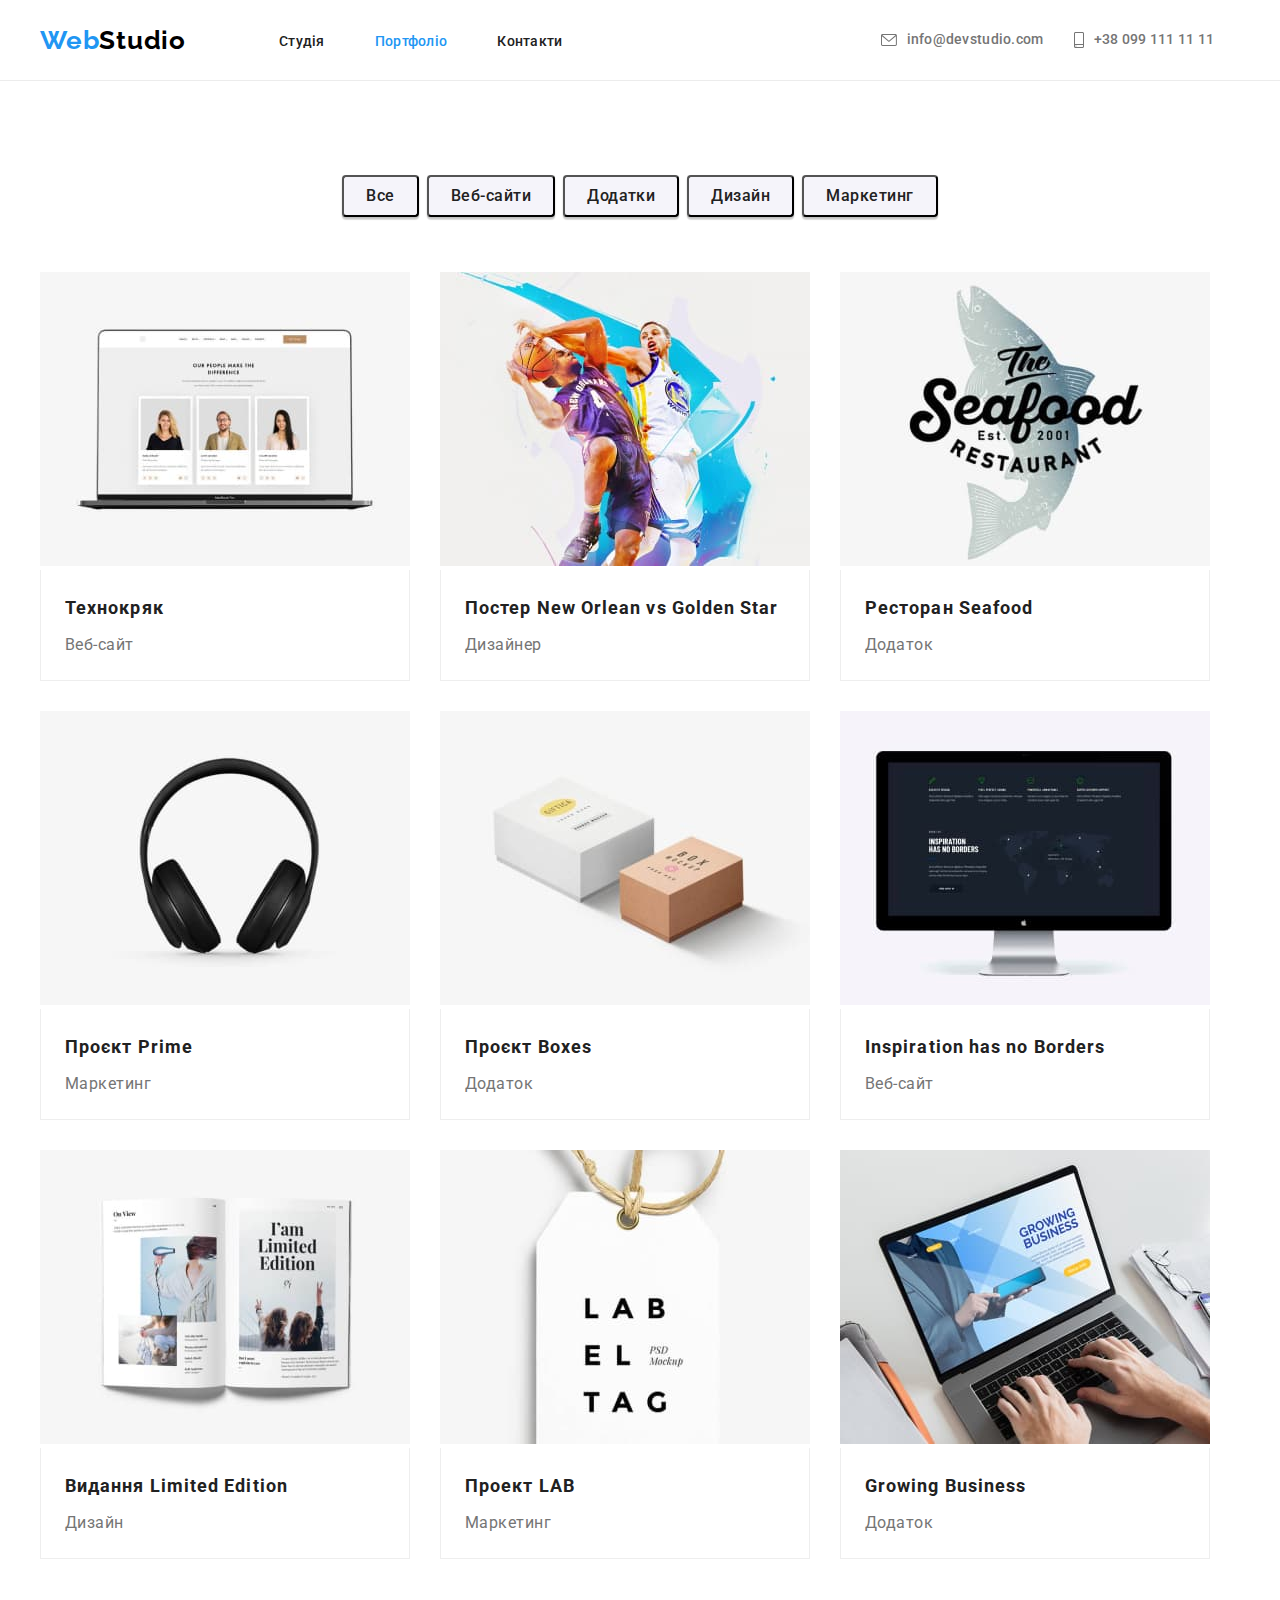
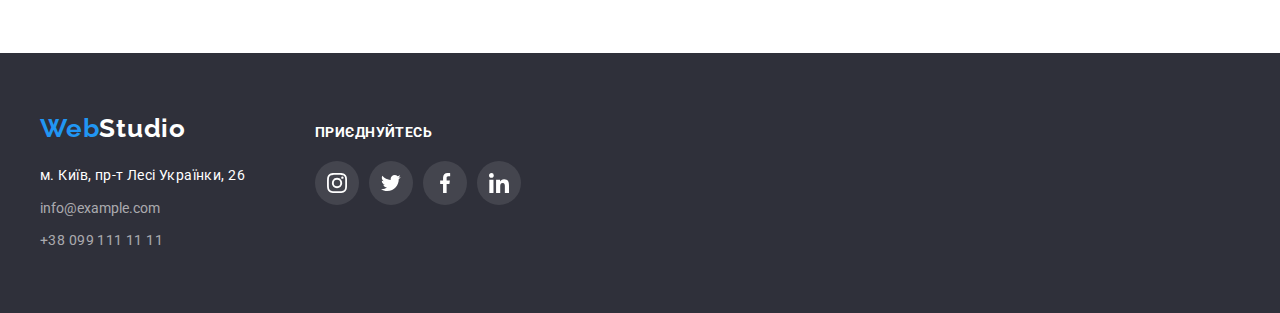
==== portfolio.html @ 04835765 "first commit" ====
<!DOCTYPE html>
<html lang="uk">
  <head>
    <meta charset="UTF-8" />
    <meta http-equiv="X-UA-Compatible" content="IE=edge" />
    <meta name="viewport" content="width=device-width, initial-scale=1.0" />
    <title>Document</title>
    <link rel="preconnect" href="https://fonts.googleapis.com" />
    <link rel="preconnect" href="https://fonts.gstatic.com" crossorigin />
    <link
      href="https://fonts.googleapis.com/css2?family=Raleway:wght@700&family=Roboto:wght@400;500;700;900&display=swap"
      rel="stylesheet"
    />
    <link
      rel="stylesheet"
      href="https://cdnjs.cloudflare.com/ajax/libs/modern-normalize/1.1.0/modern-normalize.min.css"
      integrity="sha512-wpPYUAdjBVSE4KJnH1VR1HeZfpl1ub8YT/NKx4PuQ5NmX2tKuGu6U/JRp5y+Y8XG2tV+wKQpNHVUX03MfMFn9Q=="
      crossorigin="anonymous"
      referrerpolicy="no-referrer"
    />
    <link rel="stylesheet" href="./css/styles.css" />
    <style></style>
  </head>
  <body>
    <!-- Шапка сторінки -->
    <header class="page-header">
      <div class="container header-container">
        <nav class="head-nav">
          <a href="/" class="logo link top" lang="en"
            >Web<span class="logo-bleck link">Studio</span></a
          >
          <!--Студія, портфоліо, контакти-->
          <ul class="header-list">
            <li class="header-item"><a href="./index.html" class="header-link link">Студія</a></li>
            <li class="header-item"><a href="" class="header-link-blue link">Портфоліо</a></li>
            <li class="header-item"><a href="" class="header-link link">Контакти</a></li>
          </ul>
        </nav>
        <!--Електронна пошта та телефон-->
        <ul class="header-list-adress">
          <li class="header-item">
            <a href="info@devstudio.com" class="header-link-mail link">
              <svg class="header-icon" width="16px" height="12px">
                  <use href="./images/icons.svg#icon-envelope"></use>
              </svg>info@devstudio.com</a>
          </li>
          <li class="header-item">
            <a href="+380991111111" class="header-link-phone link">
              <svg class="header-icon" width="10px" height="16px">
                  <use href="./images/icons.svg#icon-smartphone"></use>
              </svg>+38 099 111 11 11</a>
          </li>
        </ul>
      </div>
    </header>
    <main class="main">
      <!--Головний банер сторінки із прикладами робіт, заголовок h1 потрібно буде приховати"-->
      <section class="but-projects">
        <!--Заголовок H1 потрібно скрити-->
        <div class="container">
          <h1 class="btn-title visually-hidden">Кнопки із прикладами робіт</h1>
          <ul class="button-list centered">
            <li class="button-item">
              <button type="button" class="button">Все</button>
            </li>
            <li class="button-item">
              <button type="button" class="button">Веб-сайти</button>
            </li>
            <li class="button-item">
              <button type="button" class="button">Додатки</button>
            </li>
            <li class="button-item">
              <button type="button" class="button">Дизайн</button>
            </li>
            <li class="button-item">
              <button type="button" class="button">Маркетинг</button>
            </li>
          </ul>
          <!--Приклади робіт із фото та коментарями до них-->
          <ul class="projects-list">
            <li class="projects-item">
              <a href="#" class="projekts-link link">
                <img src="./images/technokryak.jpg" alt="сторінка сайту Технокряк" width="370" />
                <div class="borders">
                  <h2 class="projects-title">Технокряк</h2>
                  <p class="projects-text">Веб-сайт</p>
                </div>
              </a>
            </li>
            <li class="projects-item">
              <a href="#" class="projekts-link link">
                <img
                  src="./images/neworlean.jpg"
                  alt="Постер фрагмента гри у баскетбол New Orlean vs
              Golden Star"
                  width="370"
                />
                <div class="borders">
                  <h2 class="projects-title">Постер New Orlean vs Golden Star</h2>
                  <p class="projects-text">Дизайнеp</p>
                </div>
              </a>
            </li>
            <li class="projects-item">
              <a href="#" class="projekts-link link">
                <img src="./images/siafud.jpg" alt="Ресторан Seafood логотип" width="370" />
                <div class="borders">
                  <h2 class="projects-title">Ресторан Seafood</h2>
                  <p class="projects-text">Додаток</p>
                </div>
              </a>
            </li>
            <li class="projects-item">
              <a href="#" class="projekts-link link">
                <img
                  src="./images/prime.jpg"
                  alt="Проєкт Prime зображення навушників"
                  width="370"
                />
                <div class="borders">
                  <h2 class="projects-title">Проєкт Prime</h2>
                  <p class="projects-text">Маркетинг</p>
                </div>
              </a>
            </li>
            <li class="projects-item">
              <a href="#" class="projekts-link link">
                <img
                  src="./images/boxes.jpg"
                  alt="Проєкт Boxes зображення двох коробок"
                  width="370"
                />
                <div class="borders">
                  <h2 class="projects-title">Проєкт Boxes</h2>
                  <p class="projects-text">Додаток</p>
                </div>
              </a>
            </li>
            <li class="projects-item">
              <a href="#" class="projekts-link link">
                <img src="./images/noborders.jpg" alt="монітор з контентом" width="370" />
                <div class="borders">
                  <h2 class="projects-title">Inspiration has no Borders</h2>
                  <p class="projects-text">Веб-сайт</p>
                </div>
              </a>
            </li>
            <li class="projects-item">
              <a href="#" class="projekts-link link">
                <img
                  src="./images/limitededition.jpg"
                  alt="розгорнута книга із заголовком Limited Edition"
                  width="370"
                />
                <div class="borders">
                  <h2 class="projects-title">Видання Limited Edition</h2>
                  <p class="projects-text">Дизайн</p>
                </div>
              </a>
            </li>
            <li class="projects-item">
              <a href="#" class="projekts-link link">
                <img src="./images/lab.jpg" alt="зображення товарного ярлика з лого" width="370" />
                <div class="borders">
                  <h2 class="projects-title">Проект LAB</h2>
                  <p class="projects-text">Маркетинг</p>
                </div>
              </a>
            </li>
            <li class="projects-item">
              <a href="#" class="projekts-link link">
                <img
                  src="./images/growingbusiness.jpg"
                  alt="користувач, що працює з ноутбуком"
                  width="370"
                />
                <div class="borders">
                  <h2 class="projects-title">Growing Business</h2>
                  <p class="projects-text">Додаток</p>
                </div>
              </a>
            </li>
          </ul>
        </div>
      </section>
    </main>
    <!-- Підвал сторінки -->
    <footer class="footer">
      <div class="container footer-conteiner">
        <div class="logo-address">
        <a href="/" class="logo link logfut" lang="en"
          >Web<span class="logo-white link logfut">Studio</span></a
        >
        <address class="footer-adress">
          <ul class="footer-list">
            <li class="footer-item">
              <a
                href="https://www.google.com/maps/search/%D0%BC.+%D0%9A%D0%B8%D1%97%D0%B2,+%D0%BF%D1%80-%D1%82+%D0%9B%D0%B5%D1%81%D1%96+%D0%A3%D0%BA%D1%80%D0%B0%D1%97%D0%BD%D0%BA%D0%B8,+26/@50.4261791,30.5382919,18z"
                class="footer-link-adress link"
                >м. Київ, пр-т Лесі Українки, 26</a
              >
            </li>
            <li class="footer-item">
              <a href="info@example.com" class="footer-link-mail link">info@example.com</a>
            </li>
            <li class="footer-item link-phone">
              <a href="+380991111111" class="footer-link-phone link">+38 099 111 11 11</a>
            </li>
          </ul>
        </address>
      </div>
      <div class="footer-join">
        <p class="footer-soc-text">ПРИЄДНУЙТЕСЬ</p>
        <ul class="footer-soc-list footer-scill">
          <li class="footer-soc-item">
            <a href="" class="footer-link-soc link">
              <svg class="footer-soc-icon" width="20" height="20">
                <use href="./images/icons.svg#icon-instagram-1"></use>
              </svg>
            </a>
          </li>
          <li class="footer-soc-item">
            <a href="" class="footer-link-soc link">
              <svg class="footer-soc-icon" width="20" height="20">
                <use href="./images/icons.svg#icon-Group-1"></use>
              </svg>
            </a>
          </li>
          <li class="footer-soc-item">
            <a href="" class="footer-link-soc link">
              <svg class="footer-soc-icon" width="20" height="20">
                <use href="./images/icons.svg#icon-facebook-1"></use>
              </svg>
            </a>
          </li>
          <li class="footer-soc-item">
            <a href="" class="footer-link-soc link">
              <svg class="footer-soc-icon" width="20" height="20">
                <use href="./images/icons.svg#icon-linkedin-1"></use>
              </svg>
            </a>
          </li>
        </ul>
      </div>
    </footer>
  </body>
</html>
---- css/styles.css ----
html{
  box-sizing: border-box;
}
p,
h1,
h2,
h3,
h4,
h5,
h6 {
margin: 0;
}
ul{
  margin: 0;
  padding-left: 0;
  list-style: none;
}
button{
  cursor: pointer;
}
address{
  font-style: normal;
}
/*Встановив основний та резервний шрифти та фоновий колір для боди*/
body{
  margin: 0;
  font-family: 'Roboto', sans-serif;
  color: #212121;
 }
/*Прибрав підкреслювання з посилань*/
.link{
text-decoration: none
}
/*Застилізував фон в Хедері*, верхній та нижній паддінги*/
.page-header{
  background-color: #FFFFFF;
  border-bottom: 1px solid #ECECEC;
}
/*Поставив в строку три елементи списку в хедері*/
.header-list-adress{
  display: flex;
  align-items: center;
  padding-right: 0;
}
/*Задали флекс контейнеру в хедері та 
вирівняли елементи вздовж осі*/
.header-container{
  display: flex;
  align-items: center;
  }
.head-nav{
  display: flex;
  align-items: center;
  }
.header-list{
  display: flex;
  align-items: center;
  padding-right: 318px;
}
/*Від списка до елемента в хедері задано верхні 
та нижні паддінги та відцентровано флекс-елементи*/
.header-list li,
.header-list-adress li{
text-align: center;
}
.header-link,
.header-link-blue,
.header-link-mail,
.header-link-phone{
  padding-top: 32px;
  padding-bottom: 32px;
}
.header-list-adress .header-item,
.header-list .header-item{
  display: block;
  /*margin-right: 50px;*/
  }
  /*.header-list .header-item + .header-item{
    margin-left: 50;
  }*/
.header-list-adress .header-item:not(:last-child){
margin-right: 30px;
}
.header-list .header-item:not(:last-child){
margin-right: 50px;
}
/*Прибрав точки зі списку в Хедері*/
.header-item{
  list-style: none;
  }
.studio{
  margin-left: 0;
}
/*Застилізував Лого, 
встановив праві марджини та паддінг на логотип в футері на обох сторінках*/
.logo,
.logo-white,
.logo-bleck {
  margin-right: 0;
  padding-right: 0;
}
.logo{
  display: block;
  font-family: 'Raleway';
  font-weight: 700;
  font-size: 26px;
  line-height: 1.19.;
  letter-spacing: 0.03em;
  color: #2196F3;
  padding-top: 0;
  padding-bottom: 0;
  margin-right: 0;
  }
  .logo-bleck{
  color: #000000;
  font-family: Raleway;
  font-size: 26px;
  line-height: 1.19;
  letter-spacing: 0.03em;
  margin-right: 0;
  }
.logo-white{
  color: #FFFFFF;
  font-family: Raleway;
  font-size: 26px;
  line-height: 1.19;
  letter-spacing: 0.03em;
  }
  /*Добавив в Лого зміну кольору з використанням псевдокласів hover и focus*/
.logo:hover,
.logo:focus{
  color: #2196F3;
  }
.logo-bleck:hover,
.logo-bleck:focus{
  color: #2196F3;
  }
.logo-white:hover,
.logo-white:focus{
  color: #2196F3;
  }
.top{
  margin-right: 93px;
  }
  /*Добавив логотипу властивість hover і fokus у вигляді зміни кольору*/
.header-link-blue:hover,
.header-link-blue:focus{
  color: #2196F3;
  }
.header-link:hover,
.header-link:focus{
  color: #2196F3;
  }
/*Застилізував Хедер посилання*/
.header-link{
  font-weight: 500;
  font-size: 14px;
  line-height: 1.14;
  letter-spacing: 0.02em;
  color: #212121;
  }
.header-link-blue{
  font-weight: 500;
  font-size: 14px;
  line-height: 1.14;
  letter-spacing: 0.02em;
  color:  #2196F3;
  }
.header-link-mail{
  display: flex;
  font-weight: 500;
  font-size: 14px;
  line-height: 1.14;
  letter-spacing: 0.02em;
  color: #757575;
  margin-left: 0;
  align-items: center;
  justify-content: center;
  }
.header-link-phone{
  display: flex;
  font-weight: 500;
  font-size: 14px;
  line-height: 1.14;
  letter-spacing: 0.02em;
  color: #757575;
  align-items: center;
  justify-content: center;
}
.header-mail{
  font-weight: 500;
  font-size: 14px;
  line-height: 1.14;
  letter-spacing: 0.02em;
  color: #757575;
}
.header-icon {
  margin-right: 10px;
  fill: currentColor;
}
/*Добавив в мейл та телефон хедера властивість hover і fokus у вигляді зміни кольору*/
.header-link-mail:hover,
.header-link-mail:focus{
color: #2196F3;
}
/*Визначив колір в ховері і в фокусі на посилання з номером телефону в хедері*/
.header-link-phone:hover,
.header-link-phone:focus{
color: #2196F3;
}
/*Обгорнув хедер в контейнер задав початкові параметри, відцентрував посередині марджинами*/
.container{
width: 1200px;
padding-left: 15px;
padding-right: 15px;
margin: 0 auto;
}
/*Застилізував фон в Хиро на сторінці Головна*/
.hero{
  display: block;
  background-color: #303030;
  background-image: 
  linear-gradient(rgba(47, 48, 58, 0.4),
      rgba(47, 48, 58, 0.4)),
    url(../images/hero4.jpg);
  background-repeat: no-repeat;
  background-position: center;
  text-align: center;
  padding-top: 200px;
  padding-bottom: 200px;
  height: 600px;
  max-width: 1600px;
  background-size: cover;
  margin-left: auto;
  margin-right: auto;
 }
/*!!!! максимальна ширина не визначена! 
Застилізував заголовок h1 ,в Хиро*/
.hero-title{
display: block;
font-weight: 900;
font-size: 44px;
line-height: 1.36;
letter-spacing: 0.06em;
color: #FFFFFF;
margin-left: auto;
margin-right: auto;
margin-bottom: 30px;
justify-content: center;
width: 696px;
}
/*Застилізував кнопку Хіро на сторінці Головна*/
.btn{
  display: inline-block;
  border-radius: 4px;
  padding: 10px 32px;
  font-weight: 700;
  font-size: 16px;
  line-height: 1.87;
  letter-spacing: 0.06em;
  color: #FFFFFF;
  background-color:#2196F3;
  box-shadow: 0px 4px 4px rgba(0, 0, 0, 0.15);

  }
/*Добавив на кнопку Хиро властивість hover і fokus у вигляді зміни кольору*/
.btn:hover,
.btn:focus{
background-color: #FFFFFF;
color: #2196F3;
}
.visually-hidden{
  position: absolute !important;
  clip: rect(1px 1px 1px 1px); /* IE6, IE7 */
  clip: rect(1px, 1px, 1px, 1px);
  padding:0 !important;
  border:0 !important;
  height: 1px !important;
  width: 1px !important;
  overflow: hidden; 
}
/*Застилізував фон розділу Наші переваги*/
.advances{
  padding-bottom: 94px;
  padding-top: 94px;
}
/*Встановлено максимальну 
ширину елементу списку, щоб не розповзався*/
.advances-item{
  max-width: 270px;

}
/*Застилізував заголовки h3 розділу Наші переваги*/
.advances-title{
  font-weight: 700;
  font-size: 14px;
  line-height: 1.14;
  letter-spacing: 0.03em;
  text-transform: uppercase;
  color: #212121;
  margin-bottom: 10px;
  margin-top: 0;
  }
/*Застилізував текст p розділу Наші переваги*/
.advances-text{
  font-size: 14px;
  line-height: 1.71;
  letter-spacing: 0.03em;
  color: #757575;
  max-width: 270px;
  }
/*Прибрав крапки в розділі Наші переваги*/
.advances-list{
  list-style: none;
  display: flex;
  }
.advances-list .advances-item:not(:last-child){
  margin-right: 30px;
  }
  /*.advances-box{
    display: flex;
  }*/
  .advances-box{
    width: 270px;
    height: 120px;
    background-color: #F5F4FA;
    margin-bottom: 30px;
    justify-content: center;
    align-items: center;
    display: flex;
    border-radius: 4px;
    }
    /*Відцентровано елементи, що розміщуються
  посередині, зокрема Заголовок Чим ми займаємось*/
  .centered {
    text-align: center;
  }
.about-title{
  font-weight: 700;
  font-size: 36px;
  line-height: 1.16;
  letter-spacing: 0.03em;
  color: #212121;
  margin-bottom: 50px;
}
/*Прибрав крапки та застилізував фон в розділі фото чим ми займаємось*/
.about-list{
  list-style: none;
  display: flex;
  }
.about{
  padding-bottom: 94px;
  display: flex;
  }
.about-item{
  display: flex;
  }
.about-list .about-item:not(:last-child) {
  margin-right: 30px;
  }
.team{
  padding-top: 94px;
  padding-bottom: 94px;
  display: flex;
  background-color: #F5F4FA;
  }
/*Виставив в лінію Фото нашої команди*/
.team-list{
  display: flex;
}
/*Прибрав крапки у списку членів команди, та застилізував фон фото членів команди*/
.team-item{
  list-style: none;
  display: block;
  max-width: 270px;
  box-shadow: 0px 1px 3px rgba(0, 0, 0, 0.12), 0px 1px 1px rgba(0, 0, 0, 0.14), 0px 2px 1px rgba(0, 0, 0, 0.2);
  border-radius: 0px 0px 4px 4px;
  background-color: #FFFFFF;
}
.team-list .team-item:not(:last-child){
  margin-right: 30px;
}
/*Застилізував заголовки h2 та h3, що зверху та під фото членів команди*/
.team-title-all{
  font-weight: 700;
  font-size: 36px;
  line-height: 1.16;
  letter-spacing: 0.03em;
  color: #212121;
  margin-bottom: 50px;
}
.team-title{
  font-weight: 500;
  font-size: 16px;
  line-height: 1.18;
  letter-spacing: 0.03em;
  color: #212121;
  margin-bottom: 10px;
}
/*Застилізував тексти p, що під фото членів команди*/
.team-text{
  font-size: 16px;
  line-height: 1.18;
  letter-spacing: 0.03em;
  color: #757575;
  margin-bottom: 16px;
  }
.team-box{
  padding-top: 30px;
  padding-bottom: 30px;
}
/*Створюємо іконки соцмереж команди*/
.team-link-soc{
height: 44px;
width: 44px;
border-radius: 50%;
display: flex;
align-items: center;
justify-content: center;
}
/*Встановлено властивості
 зміни кольорів іконок в ховері і фокусі*/
.team-link-soc:hover,
.team-link-soc:focus{
  background-color: #2196F3;
  border-radius: 50%;
  box-shadow: 0px 4px 4px 0px #00000040;
}
/*Одночасно зміюється колір при
 ховері та фокусі на посиланні та іконці */
.team-link-soc:hover .team-soc-icon,
.team-link-soc:focus .team-soc-icon{
  fill: #FFFFFF;
}
/*Списку задано флекс, списрок виставлено
по центру, встановлено відстань між Li 10px*/
.team-soc{
  display: flex;
  justify-content: center;
  gap: 10px;
}
/*Встановлено колір іконок*/
.team-soc-icon{
fill: #AFB1B8;
}
/*Застилізував блок з 5 кнопок в розділі Портфоліо,
вирівняв текст в кнопках, зробив кнопки блочними елементами,
 */
.but-projects{
  padding: 94px 0;
  }
  .button{
  display: inline-block;
  padding: 6px 22px;
  font-family: 'Roboto';
  font-size: 16px;
  font-weight: 500;
  line-height: 1.62;
  text-align: center;
  letter-spacing: 0.03em;
  color: #212121;
  background: #F5F4FA;
  border-radius: 4px;
  box-shadow: 0px 3px 1px rgba(0, 0, 0, 0.1), 0px 1px 2px rgba(0, 0, 0, 0.08), 0px 2px 2px rgba(0, 0, 0, 0.12);
}
/*Прибрав крапки з Li в розділі з 5 кнопками в Портфоліо*/
.button-list{
  list-style: none;
  margin-bottom: 55px;
  align-items: flex-start;
  display: flex;
  justify-content: center;
  }
.button-list .button-item:not(:last-child){
  margin-right: 8px;
}
.menu.center{
justify-content: center;
}
.button-container{
  display: block;
}
/*Добавив на 5 кнопок з Портфоліо властивість hover і fokus у вигляді зміни кольору*/
.button:hover,
.button:focus{
  color: #FFFFFF;
  background: #2196F3;
}
/*Застилізував колір навколо 5 кнопок, фон*/
.button-item{
  background-color: #F5F5F5;
  display: inline-block;
  }
/*Застилізував заголовки H2 в розділі 9 проектів Портфоліо*/
.projects-title{
font-family: 'Roboto';
font-weight: 700;
font-size: 18px;
line-height: 2.00;
letter-spacing: 0.06em;
color: #212121;
margin-bottom: 4px;
}
/*Застилізував текст в розділі 9 проектів Портфоліо*/
.projects-text{
  font-family: 'Roboto';
  font-style: normal;
  font-size: 16px;
  line-height: 1.87;
  letter-spacing: 0.03em;
  color: #757575;
  }
/*Застилізував фон навколо 9 посилань Портфоліо*/
.projects-list{
  list-style: none;
  display: flex;
  flex-wrap: wrap;
  gap: 30px;
}
.projects-item,
.projects-link{
  display: block;
}
/*Добавив ефект тіні в ховері та фокусі на Li*/
.projects-item:hover,
.projects-item:focus{
box-shadow: 0px 1px 1px rgba(0, 0, 0, 0.12), 0px 4px 4px rgba(0, 0, 0, 0.06), 1px 4px 6px rgba(0, 0, 0, 0.16);
}
/*Застилізував рамкою текст під фото*/
.borders{
  border-bottom: 1px solid #EEEEEE;
  border-left: 1px solid #EEEEEE;
  border-right: 1px solid #EEEEEE;
  padding-top: 20px;
  padding-bottom: 20px;
  padding-left: 24px;
  }
.clients{
  padding-top: 94px;
  padding-bottom: 94px;
}
/*.container-clients{
  display: flex;
}*/
.client-title-all{
  font-weight: 700;
  font-size: 36px;
  line-height: 1.16;
  text-align: center;
  letter-spacing: 0.03em;
  color: #212121;
  margin-bottom: 50px;
}
.client-list{
  display: flex;
  gap: 30px;
  justify-content: center;
  max-width: 1170px;
  margin: 0;
  padding-left: 0;
}
.client-item{
  display: flex;
}
.client-link{
width: 170px;
height: 92px;
border: 1px solid #AFB1B8;
justify-content: center;
align-items: center;
border-radius: 4px;
display: flex;
}
.client-icon{
  fill: #AFB1B8; 
}
/*Встановлено властивості
зміни кольорів іконок в ховері і фокусі*/
.client-link:hover,
.client-link:focus {
  border: 1px solid #2196F3;
  
}

/*Одночасно зміюється колір при
 ховері та фокусі на посиланні та іконці */
.client-link:hover .client-icon,
.client-link:focus .client-icon {
  fill: #2196F3;
}
/*header-link-mail:hover,
.header-link-mail:focus {
  color: #2196F3;
}*/
/*Визначив колір в ховері і в фокусі на посилання з номером телефону в хедері*/
/*.header-link-phone:hover,
.header-link-phone:focus {
  color: #2196F3;
}*/
/*Застилізував фон футера
встановив верхній та нижній паддінги*/
.footer{
  background-color: #2F303A;
  padding-top: 60px;
  padding-bottom: 60px;
  }
  .footer-conteiner{
    display: flex;
  }
  /*Прибрав властивість Italic в адресі Футера*/
.footer-adress{
  font-style: normal;
}
/*Прибрав крапки зі списку Футера*/
.footer-list{
  list-style: none;
}
/*Застилізував адресу у Футері*/
.footer-link-adress{
  font-weight: 400;
  font-size: 14px;
  line-height: 1.71;
  letter-spacing: 0.03em;
  color: #FFFFFF;
}
/*Добавив на футер на посилання властивість hover і fokus у вигляді зміни кольору*/
.footer-link-adress:hover,
.footer-link-adress:focus{
  color: #2196F3;
  }
.footer-link-mail:hover,
.footer-link-mail:focus{
  color: #2196F3;
  }
.footer-link-phone:hover,
.footer-link-phone:focus{
  color: #2196F3;
 }
/*Застилізував електронку та телефон у Футері*/
.footer-link-mail{
  font-family:'Roboto';
  font-weight: 400;
  font-size: 14px;
  line-height: 1.71;
  color: rgba(255, 255, 255, 0.6);
}
.footer-link-phone{
  font-family:'Roboto';
  font-weight: 400;
  font-size: 14px;
  line-height: 1.71;
  letter-spacing: 0.03em;
  color: rgba(255, 255, 255, 0.6);
  }
/*Встановив праві марджини та паддінг на логотип в футері на обох сторінках*/

/*Встановив нижній паддінг на самому нижньому елементі в футері
та зробив Li елементи футерів блоковими*/
.link-phone{
  padding-bottom: 0;
  }
.footer-item{
display: block;
}
.logfut{
  margin-bottom: 20px;
}
/*Встановив паддінг списку Li в футері
за виключенням останнього елемента last-child*/
.logo-address{
  margin-right: 70px;
}
.footer-list .footer-item:not(:last-child){
padding-bottom: 9px;
}
.footer-soc-list{
  display: flex;
  gap: 10px;
}
.footer-link-soc{
  height: 44px;
  width: 44px;
  border-radius: 50%;
  display: flex;
  background-color: rgba(255, 255, 255, 0.1);
  align-items: center;
  justify-content: center;
}

/*Встановлено властивості
зміни кольорів іконок в ховері і фокусі*/
.footer-link-soc:hover,
.footer-link-soc:focus{
  background-color: #2196F3;
  border-radius: 50%;
  box-shadow: 0px 4px 4px 0px #00000040;
}
.footer-link-soc:hover .footer-soc-icon,
.footer-link-soc:focus .footer-soc-icon {
  fill: #FFFFFF;
}
.footer-soc-text{
  font-weight: 700;
  font-size: 14px;
  line-height: 1.14;
  letter-spacing: 0.03em;
  text-transform: uppercase;
  color: #FFFFFF;
  margin-bottom: 20px;
}
.footer-soc-icon {
  fill: #FFFFFF;
}
.footer-join{
  margin-top: 12px;
  margin-left: 0;
}
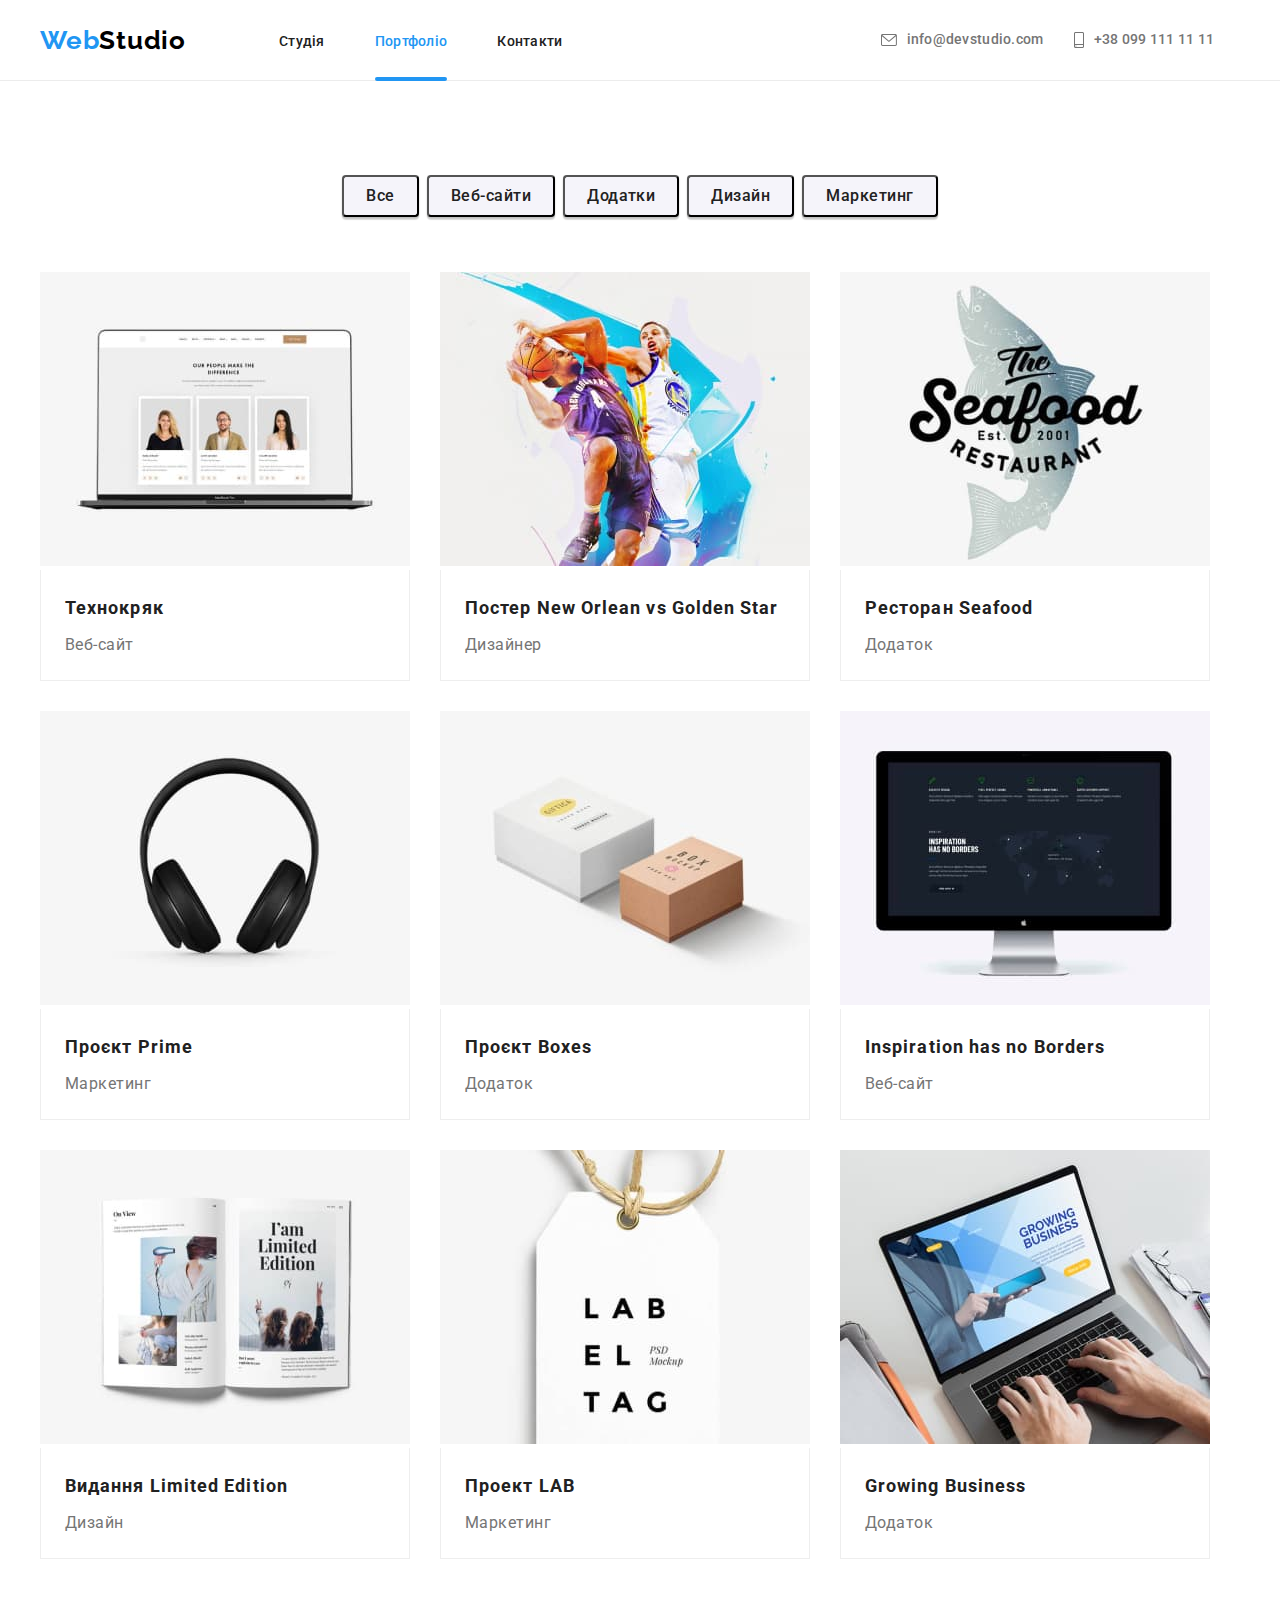
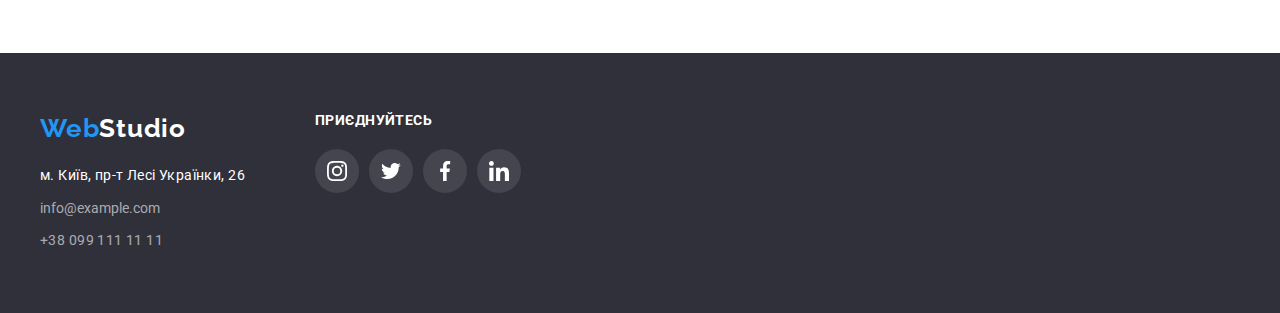
==== commit 1ec80d1a: "HomeWork5" ====
--- a/portfolio.html
+++ b/portfolio.html
@@ -41,14 +41,16 @@
           <li class="header-item">
             <a href="info@devstudio.com" class="header-link-mail link">
               <svg class="header-icon" width="16px" height="12px">
-                  <use href="./images/icons.svg#icon-envelope"></use>
-              </svg>info@devstudio.com</a>
+                <use href="./images/icons.svg#icon-envelope"></use></svg
+              >info@devstudio.com</a
+            >
           </li>
           <li class="header-item">
             <a href="+380991111111" class="header-link-phone link">
               <svg class="header-icon" width="10px" height="16px">
-                  <use href="./images/icons.svg#icon-smartphone"></use>
-              </svg>+38 099 111 11 11</a>
+                <use href="./images/icons.svg#icon-smartphone"></use></svg
+              >+38 099 111 11 11</a
+            >
           </li>
         </ul>
       </div>
@@ -80,7 +82,14 @@
           <ul class="projects-list">
             <li class="projects-item">
               <a href="#" class="projekts-link link">
-                <img src="./images/technokryak.jpg" alt="сторінка сайту Технокряк" width="370" />
+                <div class="projects-top">
+                  <img src="./images/technokryak.jpg" alt="сторінка сайту Технокряк" width="370" />
+                  <p class="projects-top-text">
+                    Ресурс пропонує комплексні пропозиції з різним рівнем функціоналу та сервісів.
+                    Все це дозволить відвідувачу отримати вичерпні відомості про компанію чи
+                    приватну особу.
+                  </p>
+                </div>
                 <div class="borders">
                   <h2 class="projects-title">Технокряк</h2>
                   <p class="projects-text">Веб-сайт</p>
@@ -89,12 +98,19 @@
             </li>
             <li class="projects-item">
               <a href="#" class="projekts-link link">
-                <img
-                  src="./images/neworlean.jpg"
-                  alt="Постер фрагмента гри у баскетбол New Orlean vs
+                <div class="projects-top">
+                  <img
+                    src="./images/neworlean.jpg"
+                    alt="Постер фрагмента гри у баскетбол New Orlean vs
               Golden Star"
-                  width="370"
-                />
+                    width="370"
+                  />
+                  <p class="projects-top-text">
+                    Ресурс пропонує комплексні пропозиції з різним рівнем функціоналу та сервісів.
+                    Все це дозволить відвідувачу отримати вичерпні відомості про компанію чи
+                    приватну особу.
+                  </p>
+                </div>
                 <div class="borders">
                   <h2 class="projects-title">Постер New Orlean vs Golden Star</h2>
                   <p class="projects-text">Дизайнеp</p>
@@ -103,7 +119,14 @@
             </li>
             <li class="projects-item">
               <a href="#" class="projekts-link link">
-                <img src="./images/siafud.jpg" alt="Ресторан Seafood логотип" width="370" />
+                <div class="projects-top">
+                  <img src="./images/siafud.jpg" alt="Ресторан Seafood логотип" width="370" />
+                  <p class="projects-top-text">
+                    Ресурс пропонує комплексні пропозиції з різним рівнем функціоналу та сервісів.
+                    Все це дозволить відвідувачу отримати вичерпні відомості про компанію чи
+                    приватну особу.
+                  </p>
+                </div>
                 <div class="borders">
                   <h2 class="projects-title">Ресторан Seafood</h2>
                   <p class="projects-text">Додаток</p>
@@ -112,11 +135,18 @@
             </li>
             <li class="projects-item">
               <a href="#" class="projekts-link link">
-                <img
-                  src="./images/prime.jpg"
-                  alt="Проєкт Prime зображення навушників"
-                  width="370"
-                />
+                <div class="projects-top">
+                  <img
+                    src="./images/prime.jpg"
+                    alt="Проєкт Prime зображення навушників"
+                    width="370"
+                  />
+                  <p class="projects-top-text">
+                    Ресурс пропонує комплексні пропозиції з різним рівнем функціоналу та сервісів.
+                    Все це дозволить відвідувачу отримати вичерпні відомості про компанію чи
+                    приватну особу.
+                  </p>
+                </div>
                 <div class="borders">
                   <h2 class="projects-title">Проєкт Prime</h2>
                   <p class="projects-text">Маркетинг</p>
@@ -125,11 +155,18 @@
             </li>
             <li class="projects-item">
               <a href="#" class="projekts-link link">
-                <img
-                  src="./images/boxes.jpg"
-                  alt="Проєкт Boxes зображення двох коробок"
-                  width="370"
-                />
+                <div class="projects-top">
+                  <img
+                    src="./images/boxes.jpg"
+                    alt="Проєкт Boxes зображення двох коробок"
+                    width="370"
+                  />
+                  <p class="projects-top-text">
+                    Ресурс пропонує комплексні пропозиції з різним рівнем функціоналу та сервісів.
+                    Все це дозволить відвідувачу отримати вичерпні відомості про компанію чи
+                    приватну особу.
+                  </p>
+                </div>
                 <div class="borders">
                   <h2 class="projects-title">Проєкт Boxes</h2>
                   <p class="projects-text">Додаток</p>
@@ -138,7 +175,14 @@
             </li>
             <li class="projects-item">
               <a href="#" class="projekts-link link">
-                <img src="./images/noborders.jpg" alt="монітор з контентом" width="370" />
+                <div class="projects-top">
+                  <img src="./images/noborders.jpg" alt="монітор з контентом" width="370" />
+                  <p class="projects-top-text">
+                    Ресурс пропонує комплексні пропозиції з різним рівнем функціоналу та сервісів.
+                    Все це дозволить відвідувачу отримати вичерпні відомості про компанію чи
+                    приватну особу.
+                  </p>
+                </div>
                 <div class="borders">
                   <h2 class="projects-title">Inspiration has no Borders</h2>
                   <p class="projects-text">Веб-сайт</p>
@@ -147,11 +191,18 @@
             </li>
             <li class="projects-item">
               <a href="#" class="projekts-link link">
-                <img
-                  src="./images/limitededition.jpg"
-                  alt="розгорнута книга із заголовком Limited Edition"
-                  width="370"
-                />
+                <div class="projects-top">
+                  <img
+                    src="./images/limitededition.jpg"
+                    alt="розгорнута книга із заголовком Limited Edition"
+                    width="370"
+                  />
+                  <p class="projects-top-text">
+                    Ресурс пропонує комплексні пропозиції з різним рівнем функціоналу та сервісів.
+                    Все це дозволить відвідувачу отримати вичерпні відомості про компанію чи
+                    приватну особу.
+                  </p>
+                </div>
                 <div class="borders">
                   <h2 class="projects-title">Видання Limited Edition</h2>
                   <p class="projects-text">Дизайн</p>
@@ -160,7 +211,18 @@
             </li>
             <li class="projects-item">
               <a href="#" class="projekts-link link">
-                <img src="./images/lab.jpg" alt="зображення товарного ярлика з лого" width="370" />
+                <div class="projects-top">
+                  <img
+                    src="./images/lab.jpg"
+                    alt="зображення товарного ярлика з лого"
+                    width="370"
+                  />
+                  <p class="projects-top-text">
+                    Ресурс пропонує комплексні пропозиції з різним рівнем функціоналу та сервісів.
+                    Все це дозволить відвідувачу отримати вичерпні відомості про компанію чи
+                    приватну особу.
+                  </p>
+                </div>
                 <div class="borders">
                   <h2 class="projects-title">Проект LAB</h2>
                   <p class="projects-text">Маркетинг</p>
@@ -169,11 +231,18 @@
             </li>
             <li class="projects-item">
               <a href="#" class="projekts-link link">
-                <img
-                  src="./images/growingbusiness.jpg"
-                  alt="користувач, що працює з ноутбуком"
-                  width="370"
-                />
+                <div class="projects-top">
+                  <img
+                    src="./images/growingbusiness.jpg"
+                    alt="користувач, що працює з ноутбуком"
+                    width="370"
+                  />
+                  <p class="projects-top-text">
+                    Ресурс пропонує комплексні пропозиції з різним рівнем функціоналу та сервісів.
+                    Все це дозволить відвідувачу отримати вичерпні відомості про компанію чи
+                    приватну особу.
+                  </p>
+                </div>
                 <div class="borders">
                   <h2 class="projects-title">Growing Business</h2>
                   <p class="projects-text">Додаток</p>
@@ -188,59 +257,60 @@
     <footer class="footer">
       <div class="container footer-conteiner">
         <div class="logo-address">
-        <a href="/" class="logo link logfut" lang="en"
-          >Web<span class="logo-white link logfut">Studio</span></a
-        >
-        <address class="footer-adress">
-          <ul class="footer-list">
-            <li class="footer-item">
-              <a
-                href="https://www.google.com/maps/search/%D0%BC.+%D0%9A%D0%B8%D1%97%D0%B2,+%D0%BF%D1%80-%D1%82+%D0%9B%D0%B5%D1%81%D1%96+%D0%A3%D0%BA%D1%80%D0%B0%D1%97%D0%BD%D0%BA%D0%B8,+26/@50.4261791,30.5382919,18z"
-                class="footer-link-adress link"
-                >м. Київ, пр-т Лесі Українки, 26</a
-              >
-            </li>
-            <li class="footer-item">
-              <a href="info@example.com" class="footer-link-mail link">info@example.com</a>
-            </li>
-            <li class="footer-item link-phone">
-              <a href="+380991111111" class="footer-link-phone link">+38 099 111 11 11</a>
+          <a href="/" class="logo link logfut" lang="en"
+            >Web<span class="logo-white link logfut">Studio</span>
+          </a>
+          <address class="footer-adress">
+            <ul class="footer-list">
+              <li class="footer-item">
+                <a
+                  href="https://www.google.com/maps/search/%D0%BC.+%D0%9A%D0%B8%D1%97%D0%B2,+%D0%BF%D1%80-%D1%82+%D0%9B%D0%B5%D1%81%D1%96+%D0%A3%D0%BA%D1%80%D0%B0%D1%97%D0%BD%D0%BA%D0%B8,+26/@50.4261791,30.5382919,18z"
+                  class="footer-link-adress link"
+                  >м. Київ, пр-т Лесі Українки, 26</a
+                >
+              </li>
+              <li class="footer-item">
+                <a href="info@example.com" class="footer-link-mail link">info@example.com</a>
+              </li>
+              <li class="footer-item link-phone">
+                <a href="+380991111111" class="footer-link-phone link">+38 099 111 11 11</a>
+              </li>
+            </ul>
+          </address>
+        </div>
+        <div class="footer-join">
+          <p class="footer-soc-text">ПРИЄДНУЙТЕСЬ</p>
+          <ul class="footer-soc-list footer-scill">
+            <li class="footer-soc-item">
+              <a href="" class="footer-link-soc link">
+                <svg class="footer-soc-icon" width="20" height="20">
+                  <use href="./images/icons.svg#icon-instagram-1"></use>
+                </svg>
+              </a>
+            </li>
+            <li class="footer-soc-item">
+              <a href="" class="footer-link-soc link">
+                <svg class="footer-soc-icon" width="20" height="20">
+                  <use href="./images/icons.svg#icon-Group-1"></use>
+                </svg>
+              </a>
+            </li>
+            <li class="footer-soc-item">
+              <a href="" class="footer-link-soc link">
+                <svg class="footer-soc-icon" width="20" height="20">
+                  <use href="./images/icons.svg#icon-facebook-1"></use>
+                </svg>
+              </a>
+            </li>
+            <li class="footer-soc-item">
+              <a href="" class="footer-link-soc link">
+                <svg class="footer-soc-icon" width="20" height="20">
+                  <use href="./images/icons.svg#icon-linkedin-1"></use>
+                </svg>
+              </a>
             </li>
           </ul>
-        </address>
-      </div>
-      <div class="footer-join">
-        <p class="footer-soc-text">ПРИЄДНУЙТЕСЬ</p>
-        <ul class="footer-soc-list footer-scill">
-          <li class="footer-soc-item">
-            <a href="" class="footer-link-soc link">
-              <svg class="footer-soc-icon" width="20" height="20">
-                <use href="./images/icons.svg#icon-instagram-1"></use>
-              </svg>
-            </a>
-          </li>
-          <li class="footer-soc-item">
-            <a href="" class="footer-link-soc link">
-              <svg class="footer-soc-icon" width="20" height="20">
-                <use href="./images/icons.svg#icon-Group-1"></use>
-              </svg>
-            </a>
-          </li>
-          <li class="footer-soc-item">
-            <a href="" class="footer-link-soc link">
-              <svg class="footer-soc-icon" width="20" height="20">
-                <use href="./images/icons.svg#icon-facebook-1"></use>
-              </svg>
-            </a>
-          </li>
-          <li class="footer-soc-item">
-            <a href="" class="footer-link-soc link">
-              <svg class="footer-soc-icon" width="20" height="20">
-                <use href="./images/icons.svg#icon-linkedin-1"></use>
-              </svg>
-            </a>
-          </li>
-        </ul>
+        </div>
       </div>
     </footer>
   </body>
--- a/css/styles.css
+++ b/css/styles.css
@@ -69,15 +69,31 @@
 .header-link-phone{
   padding-top: 32px;
   padding-bottom: 32px;
+
+  transition-property: color;
+  transition-duration: 250ms;
+  transition-timing-function: cubic-bezier(0.4, 0, 0.2, 1);
+}
+.header-link-blue{
+  position: relative;
+}
+.header-link-blue::after{
+  content: " ";
+  position: absolute;
+  display: block;
+  width: 100%;
+  height: 4px;
+  background: #2196F3;
+  border-radius: 2px;
+  top: 76px;
+  left: 0;
+  background-size: contain;
+  transform: translateY();
 }
 .header-list-adress .header-item,
 .header-list .header-item{
   display: block;
-  /*margin-right: 50px;*/
-  }
-  /*.header-list .header-item + .header-item{
-    margin-left: 50;
-  }*/
+  }
 .header-list-adress .header-item:not(:last-child){
 margin-right: 30px;
 }
@@ -118,6 +134,10 @@
   line-height: 1.19;
   letter-spacing: 0.03em;
   margin-right: 0;
+
+  transition-property: color;
+  transition-duration: 250ms;
+  transition-timing-function: cubic-bezier(0.4, 0, 0.2, 1);
   }
 .logo-white{
   color: #FFFFFF;
@@ -125,6 +145,10 @@
   font-size: 26px;
   line-height: 1.19;
   letter-spacing: 0.03em;
+
+  transition-property: color;
+  transition-duration: 250ms;
+  transition-timing-function: cubic-bezier(0.4, 0, 0.2, 1);
   }
   /*Добавив в Лого зміну кольору з використанням псевдокласів hover и focus*/
 .logo:hover,
@@ -233,7 +257,8 @@
   background-size: cover;
   margin-left: auto;
   margin-right: auto;
- }
+  position: relative;
+}
 /*!!!! максимальна ширина не визначена! 
 Застилізував заголовок h1 ,в Хиро*/
 .hero-title{
@@ -262,6 +287,9 @@
   background-color:#2196F3;
   box-shadow: 0px 4px 4px rgba(0, 0, 0, 0.15);
 
+  transition-property: background-color, color;
+  transition-duration: 250ms;
+  transition-timing-function: cubic-bezier(0.4, 0, 0.2, 1);
   }
 /*Добавив на кнопку Хиро властивість hover і fokus у вигляді зміни кольору*/
 .btn:hover,
@@ -269,6 +297,64 @@
 background-color: #FFFFFF;
 color: #2196F3;
 }
+
+
+.backdrop{
+  position: fixed;
+  top: 0;
+  left: 0;
+  width: 100%;
+  height: 1024px; 
+  background-color: rgba(0, 0, 0, 0.2);
+  display: block;
+
+  transition-property: opacity, visibility;
+  transition-duration: 250ms;
+  transition-timing-function: cubic-bezier(0.4, 0, 0.2, 1);
+  }
+.modal{
+  position: absolute;
+  top: 50%;
+  left: 50%;
+  width: 528px;
+  min-height: 581px;
+  background: #FFFFFF;
+  box-shadow: 0px 1px 3px rgba(0, 0, 0, 0.12), 0px 1px 1px rgba(0, 0, 0, 0.14), 0px 2px 1px rgba(0, 0, 0, 0.2);
+  border-radius: 4px;
+
+  transform: translate(-50%, -50%) scale(1) rotate(0);
+  transition: transform 250ms cubic-bezier(0.4, 0, 0.2, 1);
+  }
+.is-hidden .modal{
+  transform: translate(-50%, -50%) scale(0.5) rotate(360deg);
+  }
+.modal-close{
+  position: absolute;
+  top: 8px;
+  right: 8px;
+
+  width: 30px;
+  height: 30px;
+  background: #FFFFFF;
+  border: 1px solid rgba(0, 0, 0, 0.1);
+  border-radius: 50%;
+  }
+.is-hidden{
+opacity: 0;
+/*прозрачний елемент робить чутливим до роботи з елементами під ним*/
+pointer-events: none;
+visibility: hidden;
+}
+.modal-close-icon{
+  position: absolute;
+  fill: #000000;
+
+  top: 50%;
+  left: 50%;
+  transform: translate(-50%, -50%);
+}
+
+
 .visually-hidden{
   position: absolute !important;
   clip: rect(1px 1px 1px 1px); /* IE6, IE7 */
@@ -354,9 +440,31 @@
   }
 .about-item{
   display: flex;
+  position: relative;
   }
 .about-list .about-item:not(:last-child) {
   margin-right: 30px;
+  }
+  .about-box{
+    position: absolute;
+    display: inline-block;
+    width: 370px;
+    height: 70px;
+    background: rgba(47, 48, 58, 0.8);
+    bottom: 0;
+  }
+  .about-title-next{
+  position: absolute;
+  display: inline-block;
+  font-weight: 700;
+  font-size: 14px;
+  line-height: 1,14;
+  letter-spacing: 0.03em;
+  text-transform: uppercase;
+  color: #FFFFFF;
+  top: 50%;
+  left: 50%;
+  transform: translate(-50%, -50%);
   }
 .team{
   padding-top: 94px;
@@ -417,6 +525,10 @@
 display: flex;
 align-items: center;
 justify-content: center;
+
+transition-property: background-color, color, box-shadow, fill;
+transition-duration: 250ms;
+transition-timing-function: cubic-bezier(0.4, 0, 0.2, 1);
 }
 /*Встановлено властивості
  зміни кольорів іконок в ховері і фокусі*/
@@ -442,6 +554,10 @@
 /*Встановлено колір іконок*/
 .team-soc-icon{
 fill: #AFB1B8;
+
+transition-property: background-color, color, box-shadow, fill;
+transition-duration: 250ms;
+transition-timing-function: cubic-bezier(0.4, 0, 0.2, 1);
 }
 /*Застилізував блок з 5 кнопок в розділі Портфоліо,
 вирівняв текст в кнопках, зробив кнопки блочними елементами,
@@ -462,7 +578,11 @@
   background: #F5F4FA;
   border-radius: 4px;
   box-shadow: 0px 3px 1px rgba(0, 0, 0, 0.1), 0px 1px 2px rgba(0, 0, 0, 0.08), 0px 2px 2px rgba(0, 0, 0, 0.12);
-}
+
+  transition-property: background-color, color;
+  transition-duration: 250ms;
+  transition-timing-function: cubic-bezier(0.4, 0, 0.2, 1);
+  }
 /*Прибрав крапки з Li в розділі з 5 кнопками в Портфоліо*/
 .button-list{
   list-style: none;
@@ -490,6 +610,30 @@
 .button-item{
   background-color: #F5F5F5;
   display: inline-block;
+  }
+.projects-top{
+position: relative;
+overflow: hidden;
+}
+.projects-top-text{
+  position: absolute;
+  width: 370px;
+  height: 294px;
+  left: 0;
+  top: 0;
+  font-weight: 400;
+  font-size: 18px;
+  line-height: 1.55;
+  letter-spacing: 0.03em;
+  color: #FFFFFF;
+  background: rgba(33, 150, 243, 0.9);
+  padding: 63px 24px;
+
+  transform: translateY(102%);
+  
+  transition-property: transform;
+  transition-duration: 250ms;
+  transition-timing-function: cubic-bezier(0.4, 0, 0.2, 1);
   }
 /*Застилізував заголовки H2 в розділі 9 проектів Портфоліо*/
 .projects-title{
@@ -521,6 +665,15 @@
 .projects-link{
   display: block;
 }
+.projects-item{
+  
+  transition-property: box-shadow;
+  transition-duration: 250ms;
+  transition-timing-function: cubic-bezier(0.4, 0, 0.2, 1);
+}
+.projects-item:hover .projects-top-text{
+  transform: translateY(0);
+}
 /*Добавив ефект тіні в ховері та фокусі на Li*/
 .projects-item:hover,
 .projects-item:focus{
@@ -570,9 +723,17 @@
 align-items: center;
 border-radius: 4px;
 display: flex;
+
+transition-property: border, fill;
+transition-duration: 250ms;
+transition-timing-function: cubic-bezier(0.4, 0, 0.2, 1);
 }
 .client-icon{
   fill: #AFB1B8; 
+
+  transition-property: border, fill;
+  transition-duration: 250ms;
+  transition-timing-function: cubic-bezier(0.4, 0, 0.2, 1);
 }
 /*Встановлено властивості
 зміни кольорів іконок в ховері і фокусі*/
@@ -622,7 +783,12 @@
   line-height: 1.71;
   letter-spacing: 0.03em;
   color: #FFFFFF;
-}
+
+  transition-property: color;
+  transition-duration: 250ms;
+  transition-timing-function: cubic-bezier(0.4, 0, 0.2, 1);
+  }
+
 /*Добавив на футер на посилання властивість hover і fokus у вигляді зміни кольору*/
 .footer-link-adress:hover,
 .footer-link-adress:focus{
@@ -643,7 +809,11 @@
   font-size: 14px;
   line-height: 1.71;
   color: rgba(255, 255, 255, 0.6);
-}
+
+  transition-property: color;
+  transition-duration: 250ms;
+  transition-timing-function: cubic-bezier(0.4, 0, 0.2, 1);
+  }
 .footer-link-phone{
   font-family:'Roboto';
   font-weight: 400;
@@ -651,6 +821,10 @@
   line-height: 1.71;
   letter-spacing: 0.03em;
   color: rgba(255, 255, 255, 0.6);
+
+  transition-property: color;
+  transition-duration: 250ms;
+  transition-timing-function: cubic-bezier(0.4, 0, 0.2, 1);
   }
 /*Встановив праві марджини та паддінг на логотип в футері на обох сторінках*/
 
@@ -685,6 +859,10 @@
   background-color: rgba(255, 255, 255, 0.1);
   align-items: center;
   justify-content: center;
+
+  transition-property: background-color, box-shadow;
+  transition-duration: 250ms;
+  transition-timing-function: cubic-bezier(0.4, 0, 0.2, 1);
 }
 
 /*Встановлено властивості
@@ -692,7 +870,6 @@
 .footer-link-soc:hover,
 .footer-link-soc:focus{
   background-color: #2196F3;
-  border-radius: 50%;
   box-shadow: 0px 4px 4px 0px #00000040;
 }
 .footer-link-soc:hover .footer-soc-icon,
@@ -710,8 +887,12 @@
 }
 .footer-soc-icon {
   fill: #FFFFFF;
-}
-.footer-join{
+
+  transition-property: fill;
+  transition-duration: 250ms;
+  transition-timing-function: cubic-bezier(0.4, 0, 0.2, 1);
+}
+footer-join{
   margin-top: 12px;
   margin-left: 0;
 }
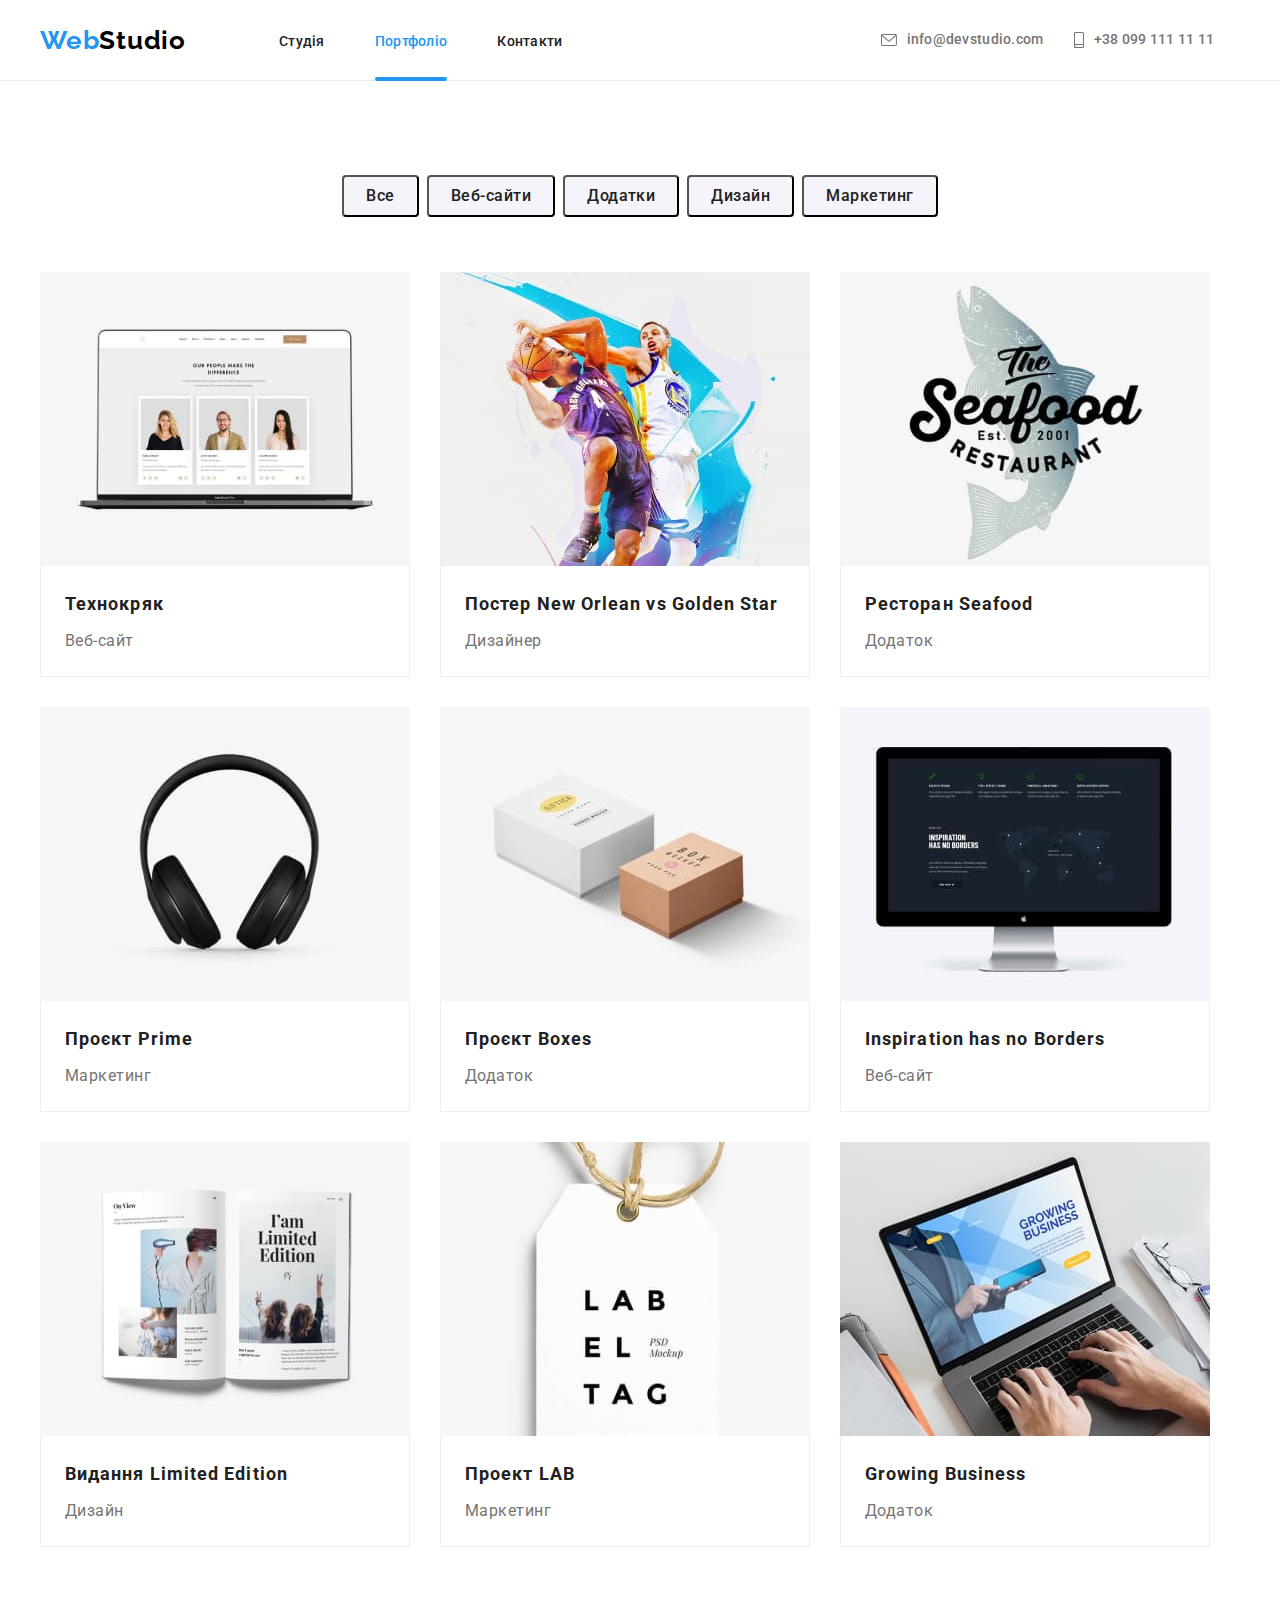
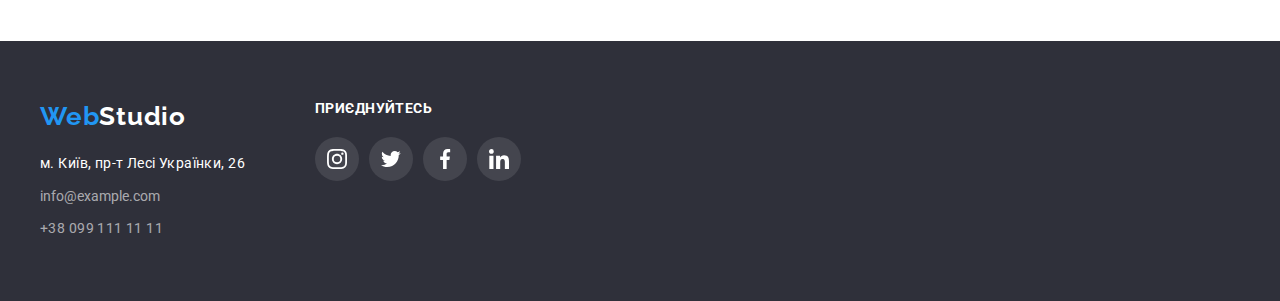
==== commit 34c86fd9: "HomeWork5" ====
--- a/portfolio.html
+++ b/portfolio.html
@@ -120,7 +120,12 @@
             <li class="projects-item">
               <a href="#" class="projekts-link link">
                 <div class="projects-top">
-                  <img src="./images/siafud.jpg" alt="Ресторан Seafood логотип" width="370" />
+                  <img
+                    class="img"
+                    src="./images/siafud.jpg"
+                    alt="Ресторан Seafood логотип"
+                    width="370"
+                  />
                   <p class="projects-top-text">
                     Ресурс пропонує комплексні пропозиції з різним рівнем функціоналу та сервісів.
                     Все це дозволить відвідувачу отримати вичерпні відомості про компанію чи
--- a/css/styles.css
+++ b/css/styles.css
@@ -304,7 +304,7 @@
   top: 0;
   left: 0;
   width: 100%;
-  height: 1024px; 
+  height: 100%; 
   background-color: rgba(0, 0, 0, 0.2);
   display: block;
 
@@ -321,7 +321,7 @@
   background: #FFFFFF;
   box-shadow: 0px 1px 3px rgba(0, 0, 0, 0.12), 0px 1px 1px rgba(0, 0, 0, 0.14), 0px 2px 1px rgba(0, 0, 0, 0.2);
   border-radius: 4px;
-
+  
   transform: translate(-50%, -50%) scale(1) rotate(0);
   transition: transform 250ms cubic-bezier(0.4, 0, 0.2, 1);
   }
@@ -577,8 +577,7 @@
   color: #212121;
   background: #F5F4FA;
   border-radius: 4px;
-  box-shadow: 0px 3px 1px rgba(0, 0, 0, 0.1), 0px 1px 2px rgba(0, 0, 0, 0.08), 0px 2px 2px rgba(0, 0, 0, 0.12);
-
+  
   transition-property: background-color, color;
   transition-duration: 250ms;
   transition-timing-function: cubic-bezier(0.4, 0, 0.2, 1);
@@ -605,6 +604,7 @@
 .button:focus{
   color: #FFFFFF;
   background: #2196F3;
+  box-shadow: 0px 3px 1px rgba(0, 0, 0, 0.1), 0px 1px 2px rgba(0, 0, 0, 0.08), 0px 2px 2px rgba(0, 0, 0, 0.12);
 }
 /*Застилізував колір навколо 5 кнопок, фон*/
 .button-item{
@@ -614,6 +614,8 @@
 .projects-top{
 position: relative;
 overflow: hidden;
+display: block;
+object-fit: fill;
 }
 .projects-top-text{
   position: absolute;
@@ -629,7 +631,7 @@
   background: rgba(33, 150, 243, 0.9);
   padding: 63px 24px;
 
-  transform: translateY(102%);
+  transform: translateY(100%);
   
   transition-property: transform;
   transition-duration: 250ms;
@@ -666,7 +668,7 @@
   display: block;
 }
 .projects-item{
-  
+  display: block;
   transition-property: box-shadow;
   transition-duration: 250ms;
   transition-timing-function: cubic-bezier(0.4, 0, 0.2, 1);
@@ -681,12 +683,18 @@
 }
 /*Застилізував рамкою текст під фото*/
 .borders{
+  display: block;
   border-bottom: 1px solid #EEEEEE;
   border-left: 1px solid #EEEEEE;
   border-right: 1px solid #EEEEEE;
   padding-top: 20px;
   padding-bottom: 20px;
   padding-left: 24px;
+  }
+  img{
+    display: block;
+    max-width: 100%;
+    height: auto;
   }
 .clients{
   padding-top: 94px;
